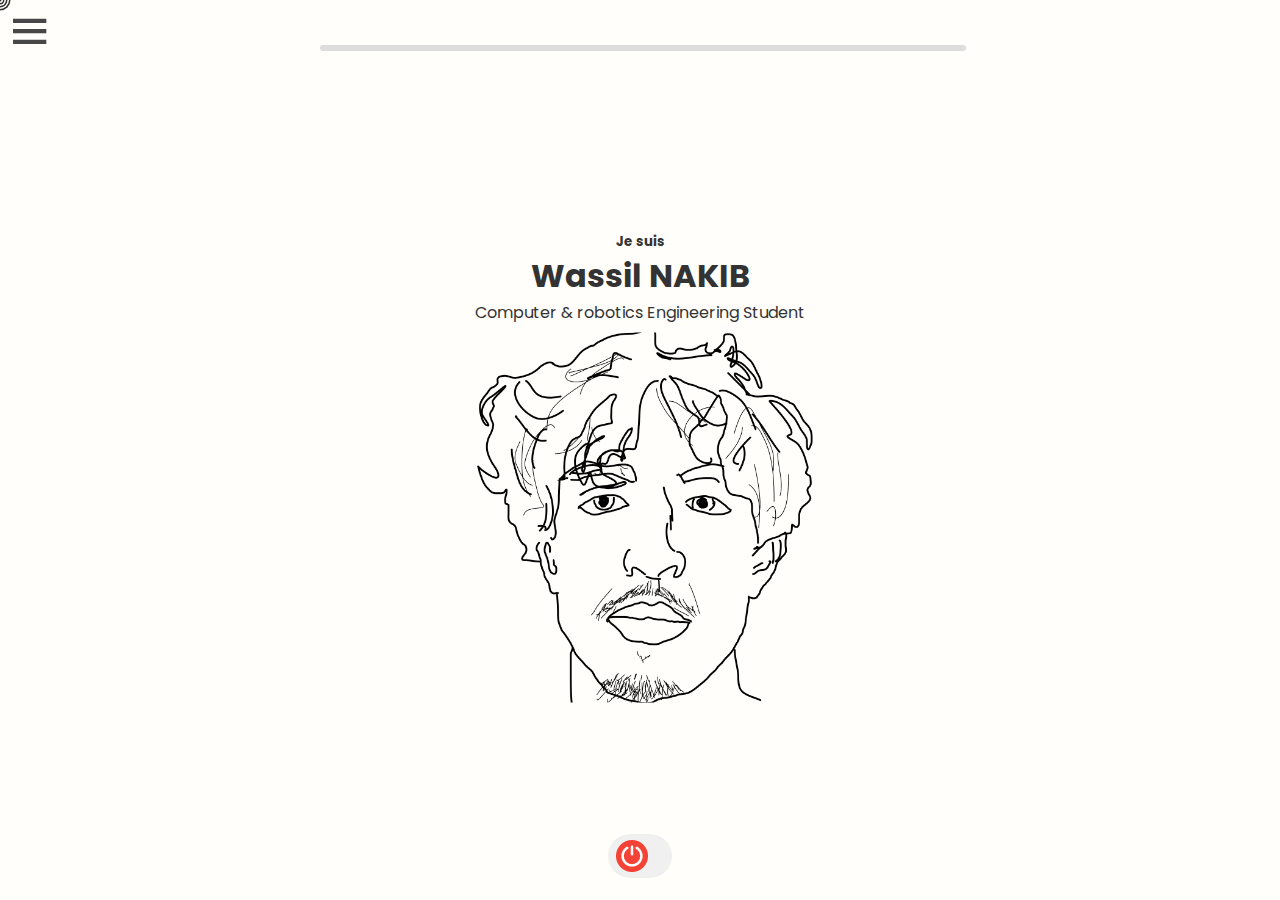
==== index.html @ b6f70ae2 "Add files via upload" ====
<!DOCTYPE html>
<html lang="en">
<head>
    <meta charset="UTF-8">
    <meta name="viewport" content="width=device-width, initial-scale=1.0">
    <title>Wassil NAKIB Portfolio</title>
    <link rel="icon" type="image/x-icon"  href="/assets/icons/favicon.ico">
    <script src="/js/color-mode.js" defer></script>
    <script src="/js/project-slideshow.js" defer></script>
    <link rel="stylesheet" href="/css/style.css">
    
    <link href='https://unpkg.com/boxicons@2.1.4/css/boxicons.min.css' rel='stylesheet'>
</head>
<body>
    
    

    <div  id="hero">
        <h5>Je suis</h5>
        <h1 id="nom" >Wassil NAKIB </h1>
        <h1 id="sillow" style="display: none;">'Sillow'</h1>
        <p>Computer & robotics Engineering Student </p>
        <!-- Block Element modifier-->
        <div id="hero_animation">
            <div id="hero__animation__img">
            </div>

        </div>
    </div>

    <div id="cvscroller" style="display: none;">
        <div id="closeb" onclick="close_cv()">X</div>
        <div class="cv">
            <div class="cv-content">
            <img src="./docs/CV.jpg" alt="img1 du cv">
            </div>
        </div>
        
    </div>


    
    <div id="projectwrapper" >
        

        <div class="project"style="display: none">
            <a href="https://github.com/SilloVV/Lab2-TDDC73" target="_blank"><Text >Interface de paiement par carte bancaire (React native) </Text></a>
            <button class="next-project" id="next-project">Suivant</button>
            <button class="back-project" id="back-project"> Précédent</button>
        <img class="projectimage1" src="./docs/credit1.png" alt="creditcard1">
             
        <img class="projectimage2" src="./docs/credit2.png" alt="creditcard2">

         
        </div>
        <div class="project" style="display: none">
            <a href="./docs/TIPE2022.pdf" target="_blank"><Text >TIPE 2022 (Blender , Python ,OpenCV, C++, Arduino) </Text></a>

            <button class="next-project" id="next-project"> Suivant</button>
            <button class="back-project" id="back-project"> Précédent</button>
            <img class="projectimage3" src="./docs/tipe1.png" alt="TIPE">
             
            <img class="projectimage4" src="./docs/tipe2.png" alt="TIPE">
            <img class="projectimage5" src="./docs/tipe3.png" alt="TIPE">
        </div>
        <div class="project" style="display: none">
            <Text >Owasp Security Sheperd Project (Burp ,Zap) </Text>

            <button class="next-project" id="next-project"> Suivant</button>
            <button  class="back-project" id="back-project"> Précédent</button>
            <img class="projectimage6" src="./docs/topdog.png" alt="creditcard1">
             
       
        </div>
        <div class="project" style="display: none;">
            <Text >Github Repositories trending (GraphQL, react native) </Text>

            <button  class="next-project" id="next-project"> Suivant</button>
            <button class="back-project" id="back-project"> Précédent</button>
            <img class="projectimage1" src="./docs/credit1.png" alt="creditcard1">
            <img class="projectimage2" src="./docs/credit2.png" alt="creditcard2">
        </div>
        <div class="project" style="display: none">
            <Text >Co-réalisation de "TIRAILLEURS" court métrage prix du coup de coeur 3is 2019 </Text>

            <button class="next-project" id="next-project"> Suivant</button>
            <button  class="back-project" id="back-project"> Précédent</button>
            <img class="projectimage1" src="./docs/credit1.png" alt="creditcard1">
             
        <img class="projectimage2" src="./docs/credit2.png" alt="creditcard2">
        </div>
        
        
    </div>
    
    <div id="contact-section"  style="display: none;">
        <div class="contact-content">
            <div class="contact-me">Contact me !</div>
            <div class="contact-icon linkedin">
                <a href="https://www.linkedin.com/in/wassil-nakib-031361293/" target="_blank"><img src="./assets/icons/linkedin.png" alt=""></a>
            </div>

            <div class=" contact-icon github">
                    <a href="https://github.com/SilloVV" target="_blank"><img src="./assets/icons/github.png" alt=""></a>
            </div>

            <div class="contact-icon instagram">
                    <a href="https://www.instagram.com/_scoobidouuu" target="_blank"><img src="./assets/icons/instagram.png" alt=""></a>
            </div>

            <div class="mail">
                wassil.nakib.pro@gmail.com
            </div>
        </div>
    </div>

    <div id="about-me" style="display: none;">
        <div class="propos"> 
            <em>À propos de moi </em></div>
        <p> Parlons un peu de moi ! Je suis actuellement en plein dans l'aventure de la deuxième année d'école d'ingénieur, plongé dans le passionnant univers de l'informatique, de la robotique, de l'automatique, des réseaux et de l'intelligence artificielle à Polytech Nancy. À 22 ans, c'est comme un vaste terrain de jeu pour mon esprit curieux et avide de découvertes technologiques. 
            En dehors du monde de la tech, j'ai une passion pour la boxe qui me permet de maintenir un équilibre entre le corps et l'esprit. De plus, j'adore voyager, explorer de nouveaux horizons et m'immerger dans des cultures différentes.<br> <br>

             Je suis à la recherche d'un stage, un stage qui sonne comme une expérience riche et passionnante de 14 à 17 semaines. Mon objectif ? Plonger tête la première dans le monde de l'informatique et de la data science. Je suis avide de défis, prêt à mettre en pratique mes connaissances et à étancher ma soif d'apprentissage au sein de votre entreprise.</p>
    </div>

    <div id="imga2" style="display: none;">
        <img src="./docs/img-about4.jpg" alt="">
    </div>
   
    <div id="imga1" style="display: none;">
        <img src="./docs/img-about.JPG" alt="">
    </div>

    
    
    <div class="sidebar">
        <div class="top">
            <div class="logo">
                <span>My Portfolio</span>
            </div>
            <i class="bx bx-menu" id="btn"></i>

        </div>
        <ul>
            <li>
                <a onclick="show_about()">
                    <span class="nav-item"> About me</span>
                </a>
                
            </li>
            <li>
                <a onclick="show_cv()">
                    <span class="nav-item"> Curriculum</span>
                </a>
                
            </li>
            <li>
                <a onclick="show_projects()">
                    <span class="nav-item">Projects</span>
                </a>
                
            </li>
            <li>
                <a onclick="show_contact()">
                    <span class="nav-item">Contact</span>
                </a>
                
            </li>
        </ul>
        
    </div>



    <div class="main-content">
        <div class="container">
           
        </div>
    </div>


    <div id="color-mode">
        <div id="toggle_button" class="icon">
            
        </div>
    </div>
    

    <div class="circle"></div>
    <div class="circle"></div>
    <div class="circle"></div>
    <div class="circle"></div>
    <div class="circle"></div>
    <div class="circle"></div>
    <div class="circle"></div>
    <div class="circle"></div>
    
    
</body>

</html>
---- css/style.css ----
/*CUSTOM FONT*/

  @import url('https://fonts.googleapis.com/css2?family=Poppins:wght@200;300;400;500;600&display=swap');


  /* GENERAL */
  body{
    font-family: 'Poppins', sans-serif;
    background-color: var(--bg);
    color:var(--text);
    height: 100%;
    width: 100%;
    margin:0;
    -webkit-tap-highlight-color: transparent;
    overflow: hidden;
    cursor: none;
  }

h1, h2, h5, p{
    margin:0;

}

.icon{
    height:2rem;
    width:2rem;
    margin: 0 0.5rem;

}

/* HERO */

#hero{
    cursor: none;
    position: absolute;
    top:50%;
    left:50%;
    transform: translate(-50%,-50%);
    text-align: center;
}

#hero_animation{
    margin-left: 10px;
    height: 21rem;
    width: 21rem;
    max-height: 100Vh;
    max-width: 100Vh;
    
}

#hero__animation__img{
    margin-top: 8px;
    background-image: var(--tl-1);
    height: 110%;
    transition: 60ms;
    background-position: center;
    background-size: cover;
    
    
}

#top-left-img{
    margin-top: 8px;
    background-image: var(--tl-4);
    height: 110%;
    background-position: center;
    background-size: cover;
}


.sidebar{
    position: relative;
    top: 0;
    left: 0;
    height: 10Vh;
    width:50px;
    background-color: var(--bg);
    opacity:0.9;
    padding: .4rem .8rem;
    transition: all 0.5s  ease;
}


.sidebar.active~ .main-content{
    left: 160px;
    width: calc(100%-160px);
}

.sidebar.active{
    width:35Vw;
    height: 50Vh;
}

.sidebar #btn{
    
    position: absolute;
    color: var(--bg-alt);
    top: 0.4rem;
    left: 50%;
    font-size: 50px;
    transform: translateX(-50%);
    cursor: pointer;
    transition: 0.4s;

}

.sidebar.active #btn{
    left: 90%;
    
     
}



.sidebar .top .logo{
    color: var(--text);
    display: flex;
    height: 50px;
    width: 100%;
    align-items: center;
    pointer-events: none;
    opacity: 0;
    transition: 0.4s;
    font-weight: bold;
}

.sidebar.active .top .logo{
    transform: translate(15Vw);
    opacity: 1;
    
}

.top .logo i{
    font-size:2rem ;
    margin-right: 8px;
}

.sidebar ul li{
    position: relative;
    list-style-type: none;
    height: 50px;
    width: 90px;
    margin: 0.8rem auto;
    line-height: 50px;
}

#btn{
    padding-right: 15px;
}

.sidebar ul li a{
    color: var(--text);
    display: flex;
    align-items: center;
    text-decoration: none;
    border-radius: 0.8rem;
}

.sidebar.active ul li a:hover{
    padding-left: 5px;
    background-color:var(--bg-alt);
    color: var(--bg);
    
}

.sidebar ul li a i {
    min-width: 50px;
    text-align: center;
    height: 50px;
    border-radius: 12px;
    line-height: 50px;
}

.sidebar .nav-item{
    display:none;
}

.sidebar.active .nav-item{
    display: flex;
    opacity: 0;
    animation: fadeIn 2s forwards;
}



@keyframes fadeIn{
    0%{
        opacity: 0;
    }
    100%{
        opacity: 1;
    }
}




@keyframes top-left{
    0%{
       background-image: var(--tl-1); 
    }
    33%{
        background-image: var(--tl-2); 

    }
    66%{
        background-image: var(--tl-3); 

    }
    100%{
        background-image: var(--tl-4);

    }
    
}

@keyframes reverse-top-left{
    0%{
       background-image: var(--tl-4); 
    }
    33%{
        background-image: var(--tl-3); 

    }
    66%{
        background-image: var(--tl-2); 

    }
    100%{
        background-image: var(--tl-1); 

    }
}


/* LIGHT MODE */

:root{
    /*colors*/
    --bg: #fffefa;
    --bg-alt:#333;
    --bg-alt2:#f0f0f0;
    --bg-transparent:#ffffffe8;
    --border:0.01rem solid #333;
    --text:#333;
    --text-alt:#fff;
    

    /* face animation */
    --tl-1: url(../assets/face-animation-light/tl1.png);
    --tl-2: url(../assets/face-animation-light/tl2.png);
    --tl-3: url(../assets/face-animation-light/tl4.png);
    --tl-4: url(../assets/face-animation-light/tl3.png);
    

    --sun:url(../assets/icons/power-on.png);
}

/* DARK MODE */

:root.dark-mode{
    /*colors*/
    --bg: rgb(36, 47, 62);
    --bg-alt:#f0f0f0;
    --bg-alt2:#333;
    --bg-transparent:#333333f5;
    --border:0.01rem solid #000000;
    --text:#fff;
   
    

    /* face animation */
    --tl-1: url(../assets/face-animation-dark/fond.png);
    --tl-2: url(../assets/face-animation-dark/fond.png);
    --tl-3: url(../assets/face-animation-dark/fond.png);
    --tl-4: url(../assets/face-animation-dark/fond.png);

    --moon:url(../assets/icons/green-love.png);
    
}

/* COLOR MODE AND TOGGLE BUTTON  */
#color-mode{
    background:var(--bg-alt2) ;
    height: 2.75rem;
    width: 4rem;
    border-radius: 3rem;
    display: flex;
    align-items: center;
    justify-content: flex-start;
    position: absolute;
    bottom: 0%;
    left: 50%;
    transform: translate(-50%,-50%);
}

#toggle_button{
    background-image: var(--sun);
    background-size: cover;
    cursor: pointer;

}


.dark_mode #toggle_button{
    background-image: var(--moon);
}
 
.dark-mode #color-mode{
    justify-content: flex-end;
}



#cvscroller{
    position: fixed;
    top: 0;
    left: 0;
    height: 100vh;
    border: 1px solid #323;
    display: flex;
    flex-direction: column;
    overflow-y: auto;
    margin-left: 25%;
    animation: fadeIn 1s forwards;
    margin-bottom: 10;
    
}

#cvscroller::-webkit-scrollbar{
    width: 0;
}
.cv{
    max-width: 50vw;
    line-height: 0vh;
    text-align: center;
    max-height: 200vh;
    margin-top: -35px;
}

 .cv img {
    width: 100%;
    height: 100%;
} 

#closeb {
    position: absolute;
    top: 25px;
    right: 35px;
    cursor: pointer;
    font-size: 24px;
    color: #333;
}

#closeb:hover {
    color: red; /* Couleur de la croix lorsqu'on survole */
}

#projectwrapper{
    
    animation: fadeIn 0.3s forwards;
    position: fixed;
    top: 5%;
    left: 25%;
    max-height: 85vh;
     border: 3px solid #ddd;
     border-radius: 110px;
      display: flex;
     
     width: 50vw;
     
}


#projectwrapper .project{
    min-width:50vw;
    height: 80vh;
    line-height: 110px;
    text-align:center;
    border-radius: 110px;
    background-color: whitesmoke;
    margin-right: 5px;
}

.project {
    transition: opacity 0.5s ease;
    opacity: 1; 
}


#next-project{
    position: absolute;
    left:80%;
    top:50%;
    height:8%;
    width:10%;
    border-radius:  10px;
}



#back-project{
    position: absolute;
    left:5%;
    top:50%;
    height:8%;
    border-radius:  10px;
    width:10%;
}


#contact-section {
    animation: fadeIn 0.3s forwards;
    position: fixed;
    bottom:40%;
    left: 30%;
    max-height: 80vh;
    border: 3px solid #ddd;
    border-radius: 30px;
    display: flex;
    width: 40vw;
}

#contact-section .contact-content {
    width: 100%;
    height: 100%;
    border-radius: 30px;
    text-align: center;
    background-image:linear-gradient(0.25turn, #3f87a6, #ebf8e1, #f69d3c);
    opacity: 0.95;
    margin: 4px;
    display: flex;
    flex-direction: row;
    justify-content: center;
    flex-wrap: wrap;
}

.contact-me {
    width: 100%;
    font-size: 25px;
    font-weight: bold;
    margin-bottom: 20px;
}

.contact-icon {
    width: 10%;
    margin: 0 20px;
}

.contact-icon img {
    border: none;
    width: 100%;
    height: auto;
}

.mail {
    font-size: 20px;
    font-weight: bold;
    width: 100%;
}

.contact-icon img:hover{
    transform: scale(1.1);
}

#about-me{
    overflow-y: scroll;
    overflow-x: hidden;
    animation: fadeIn 0.3s forwards;
    position: fixed;
    bottom:10%;
    left: 18%;
    max-height: 80vh;
    border: 6px solid #989595;
    font-size: 20px;
    display: flex;
    width: 42vw;
    background-color: var(--bg) ;
    color: var(--text);
    flex-direction: column;
    padding-bottom: 50px;
    border-radius: 20px;
    padding-left: 10px;
    text-align: justify;
    padding-right: 10px;
}

#about-me .propos{
    font-size: 30px;
    position: relative;
    left: 30%;
    font-weight: bold;
    padding-bottom: 40px;

}

#imga1{
    animation: fadeIn 0.3s forwards;
    display: flex;
    transform: scale(0.19) rotate(15deg);
    position:absolute;
    top: -70%;
    left: 12%;
   
}

#imga2{
    animation: fadeIn 0.3s forwards;
    display: flex;
    transform: scale(0.56) rotate(-4deg);
    position:absolute;
    top: 22%;
    left: 63%;
   
}

.circle{
  height: 24px;
  width: 24px;
  border-radius: 24px;
  background-color: black;
  position: fixed; 
  top: 0;
  left: 0;
  pointer-events: none;
  z-index: 99999999;
}

.projectimage1{
    transform: scale(0.55) ;
    position:absolute;
    top: -20%;
    left: 5%;
    border-radius: 30px;
}
.projectimage2{
    transform: scale(0.55) ;
    position:absolute;
    top: -19%;
    left: 40%;
    border-radius: 30px;

}

.projectimage3{
    transform: scale(0.6) ;
    position:absolute;
    top: 0%;
    left: 10%;
    border-radius: 30px;
}
.projectimage4{
    transform: scale(0.6) ;
    position:absolute;
    top: 55%;
    left: 0%;
    border-radius: 30px;

}
.projectimage5{
    transform: scale(0.7) ;
    position:absolute;
    top: 55%;
    left: 40%;
    border-radius: 30px;

}

.projectimage6{
    transform: scale(0.35) ;
    position:absolute;
    top: -25%;
    left: -40%;
    border-radius: 30px;

}


@media screen and (max-width:700px)  {
    .sidebar.active .top .logo{
        transform: translate(0Vw);
    }
    
    #cvscroller{
        max-height: 100vh;
        
        margin-left: 0px;
        margin-top: 2vh;
        border: none;}
    .cv{
        
        max-width: 100vw;
        height: 100vh;
    }
    .cv img {
        margin-bottom: 10vh;
        width: 100vw;
        height: 95vh;
    }
    #contact-section {
        
        width: 80vw;
        position: fixed;
        bottom:40%;
        left: 10%;
    }
    .mail {
        font-size: 16px;
        font-weight: bold;
        width: 100%;
        padding-bottom: 10px;
    }

    .contact-icon {
        width: 14%;
        margin: 0 20px;
    }
    
    .contact-icon img {
        border: none;
        width: 100%;
        height: auto;
    }
    .contact-me {
        margin-bottom: 10px;
    }

    #about-me{
        
        animation: fadeIn 0.3s forwards;
        position: fixed;
        top: 15%;
        bottom:15%;
        left: 7%;
        
        max-height: 100vh;
        border: 6px solid #989595;
        font-size: 15px;
        display: flex;
        width: 80vw;
        background-color: var(--bg) ;
        color: var(--text);
        flex-direction: column;
        padding-bottom: 50px;
        border-radius: 16px;
        padding-left: 10px;
        text-align: justify;
        padding-right: 10px;
    }
    
    #about-me .propos{
        padding-top: 25px;
        font-size: 22px;
        left: 20%;
    }
    #imga2{
        display: none;
    }

    #imga1{
       display:none;
    }

    .project{
        display: none;
    }
   
    
   
    
    
}
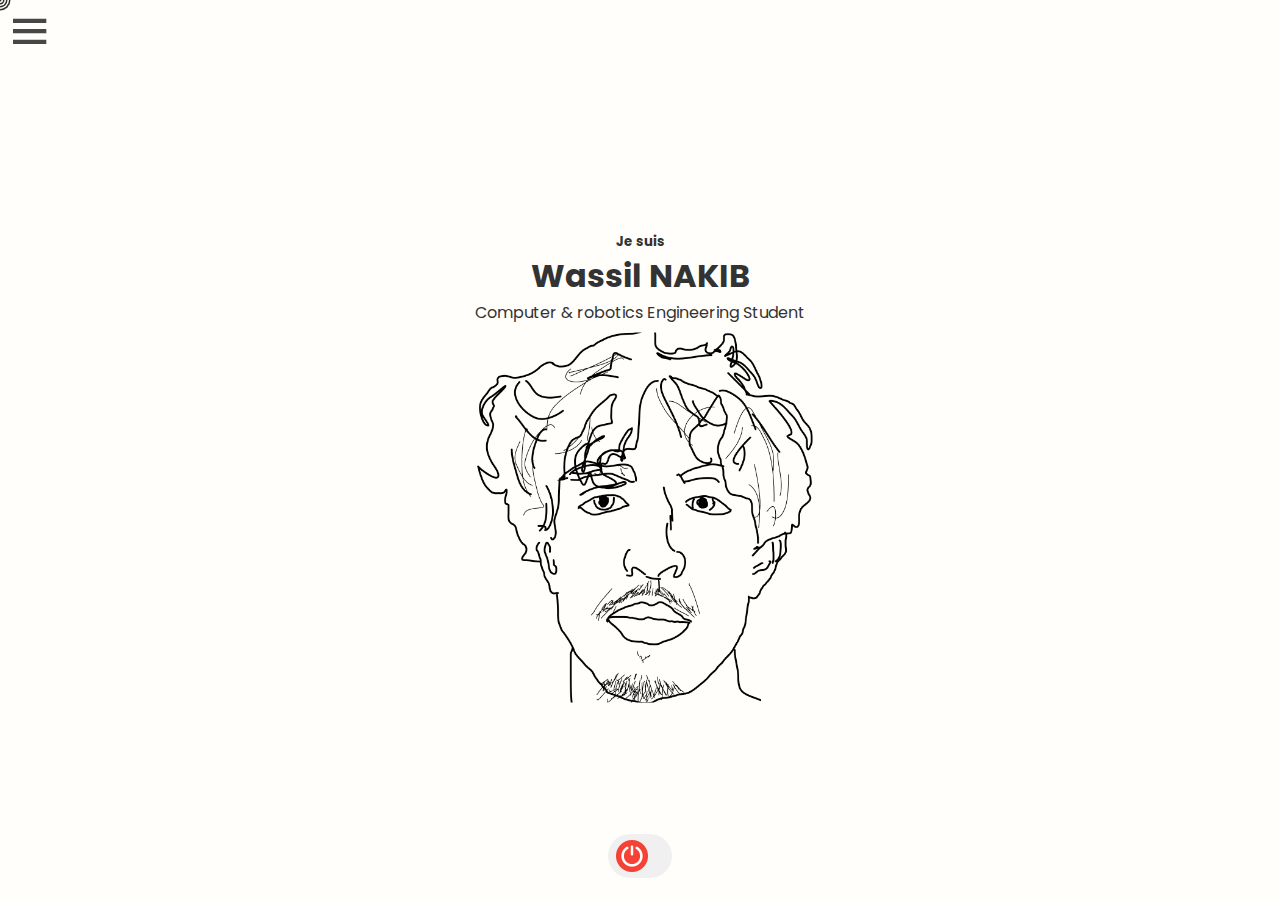
==== commit d14c3e2c: "feature: Ajout du about-me" ====
--- a/index.html
+++ b/index.html
@@ -41,7 +41,6 @@
 
     
     <div id="projectwrapper" >
-        
 
         <div class="project"style="display: none">
             <a href="https://github.com/SilloVV/Lab2-TDDC73" target="_blank"><Text >Interface de paiement par carte bancaire (React native) </Text></a>
@@ -114,23 +113,28 @@
         </div>
     </div>
 
-    <div id="about-me" style="display: none;">
-        <div class="propos"> 
-            <em>À propos de moi </em></div>
-        <p> Parlons un peu de moi ! Je suis actuellement en plein dans l'aventure de la deuxième année d'école d'ingénieur, plongé dans le passionnant univers de l'informatique, de la robotique, de l'automatique, des réseaux et de l'intelligence artificielle à Polytech Nancy. À 22 ans, c'est comme un vaste terrain de jeu pour mon esprit curieux et avide de découvertes technologiques. 
-            En dehors du monde de la tech, j'ai une passion pour la boxe qui me permet de maintenir un équilibre entre le corps et l'esprit. De plus, j'adore voyager, explorer de nouveaux horizons et m'immerger dans des cultures différentes.<br> <br>
-
-             Je suis à la recherche d'un stage, un stage qui sonne comme une expérience riche et passionnante de 14 à 17 semaines. Mon objectif ? Plonger tête la première dans le monde de l'informatique et de la data science. Je suis avide de défis, prêt à mettre en pratique mes connaissances et à étancher ma soif d'apprentissage au sein de votre entreprise.</p>
-    </div>
-
-    <div id="imga2" style="display: none;">
-        <img src="./docs/img-about4.jpg" alt="">
-    </div>
+<div id="about-me" style="display: none;">
+        <div class="propos_container">
+            <div class="propos_title">
+                <em>À propos de moi <br></em>
+            </div>
+            <div class="propos_content">
+                <p>Je suis étudiant en <strong>double diplôme</strong> à Polytech Nancy et en Master II d'Intelligence Artificielle appliquée à la vision et à la robotique à la FST de Nancy.
+                    Spécialisé en <strong>réseaux, DevOps, développement (web et mobile), ainsi qu’en deep learning et machine learning (vision et NLP)</strong>, je cherche un stage de fin d’études à partir de mars 2025.
+                    Curieux, dynamique et force de proposition, j’aime apprendre des autres et relever de nouveaux défis dans un environnement innovant.</p>
+            </div>
+        </div>
+        <div class="about_me_images_container">
+            <div class="about_me_images_high">
+                <img src="./assets/images/membre_wassil.jpg" alt="cv_photo">
+            </div>
+            <div class="about_me_images_low">
+                <img src="./assets/images/fst_x_pol.png" alt="schools">
+            </div>
+        </div>
+</div>
+
    
-    <div id="imga1" style="display: none;">
-        <img src="./docs/img-about.JPG" alt="">
-    </div>
-
     
     
     <div class="sidebar">
--- a/css/style.css
+++ b/css/style.css
@@ -363,11 +363,10 @@
     top: 5%;
     left: 25%;
     max-height: 85vh;
-     border: 3px solid #ddd;
-     border-radius: 110px;
-      display: flex;
+    border-radius: 110px;
+    display: flex;
      
-     width: 50vw;
+    width: 50vw;
      
 }
 
@@ -463,56 +462,128 @@
     transform: scale(1.1);
 }
 
-#about-me{
-    overflow-y: scroll;
+/* ABOUT ME */
+
+#about-me {
+    display: flex;
+    flex-direction: row;
+    min-width: 60vw;
+    max-width: 80vw;
+    min-height: 60vh;
+    max-height: 80vh;
+    position: fixed;
+    top: 10%;
+    left: 10%;
     overflow-x: hidden;
-    animation: fadeIn 0.3s forwards;
-    position: fixed;
-    bottom:10%;
-    left: 18%;
-    max-height: 80vh;
-    border: 6px solid #989595;
-    font-size: 20px;
-    display: flex;
-    width: 42vw;
-    background-color: var(--bg) ;
-    color: var(--text);
+    overflow-y: auto;
+
+}
+
+#about-me .propos_container {
+    border: 3px solid #ddd;
+    border-radius: 2rem;
+    width: 60%;
+    text-align: center;
+    padding: 1rem;
+    display: flex;
     flex-direction: column;
-    padding-bottom: 50px;
-    border-radius: 20px;
-    padding-left: 10px;
-    text-align: justify;
-    padding-right: 10px;
-}
-
-#about-me .propos{
-    font-size: 30px;
+    justify-content: center;
+    
+}
+
+#about-me .propos_title {
+    font-size: 2rem;
+    font-weight: bold;
+    margin-bottom: 2rem;
+
+    
+
+}
+
+#about-me .propos_content p {
+    font-size: 1.5rem;
+    margin-bottom: 1rem;
+    line-height: 1.6;
+    padding: 0 1rem;
+
+}
+
+#about-me .about_me_images_container{
+    display: flex;
+    min-width: 30%;
+    max-width: 50%;
+    border-radius: 2rem;
+    margin-left: 2rem;
+    justify-content: center;
+    align-items: center;
+    flex-direction: column;
+}
+
+
+#about-me .about_me_images_high img {
+    border-radius: 2rem;
+    width: 95%;
+    scale: 1.2;
+    border: #ddd 2px solid;
     position: relative;
-    left: 30%;
-    font-weight: bold;
-    padding-bottom: 40px;
-
-}
-
-#imga1{
-    animation: fadeIn 0.3s forwards;
-    display: flex;
-    transform: scale(0.19) rotate(15deg);
-    position:absolute;
-    top: -70%;
-    left: 12%;
-   
-}
-
-#imga2{
-    animation: fadeIn 0.3s forwards;
-    display: flex;
-    transform: scale(0.56) rotate(-4deg);
-    position:absolute;
-    top: 22%;
-    left: 63%;
-   
-}
+    bottom: 1.5rem;
+    z-index: 1;
+
+}
+
+#about-me .about_me_images_low img {
+    border-radius: 2rem;
+    width: 95%;
+    border: #ddd 2px solid;
+    position: relative;
+    top: 1.5rem;
+    z-index: 2;
+
+}
+
+/* about me small screen */
+/* Media query for small screens */
+@media (max-width: 768px) {
+    #about-me {
+        flex-direction: column;  /* Stack the items vertically on small screens */
+        min-width: 80vw;
+        max-width: 90vw;
+        min-height: 60vh;
+        max-height: 80vh;
+
+    }
+
+    #about-me .propos_container {
+        width: 100%; /* Take full width on small screens */
+        padding: 0.5rem;
+        border: none;
+        
+    }
+
+    #about-me .about_me_images_container {
+        display: none;
+    }
+
+    #about-me .about_me_images_high img, #about-me .about_me_images_low img {
+        display: none;
+    }
+
+    #about-me .propos_title {
+        font-size: 1.5rem; /* Adjust font size for small screens */
+    }
+
+    #about-me .propos_content p {
+        font-size: 1.2rem; /* Reduce text size for better readability on small screens */
+        position: relative;
+        right: 1rem;
+        
+    }
+}
+
+
+
+
+
 
 .circle{
   height: 24px;
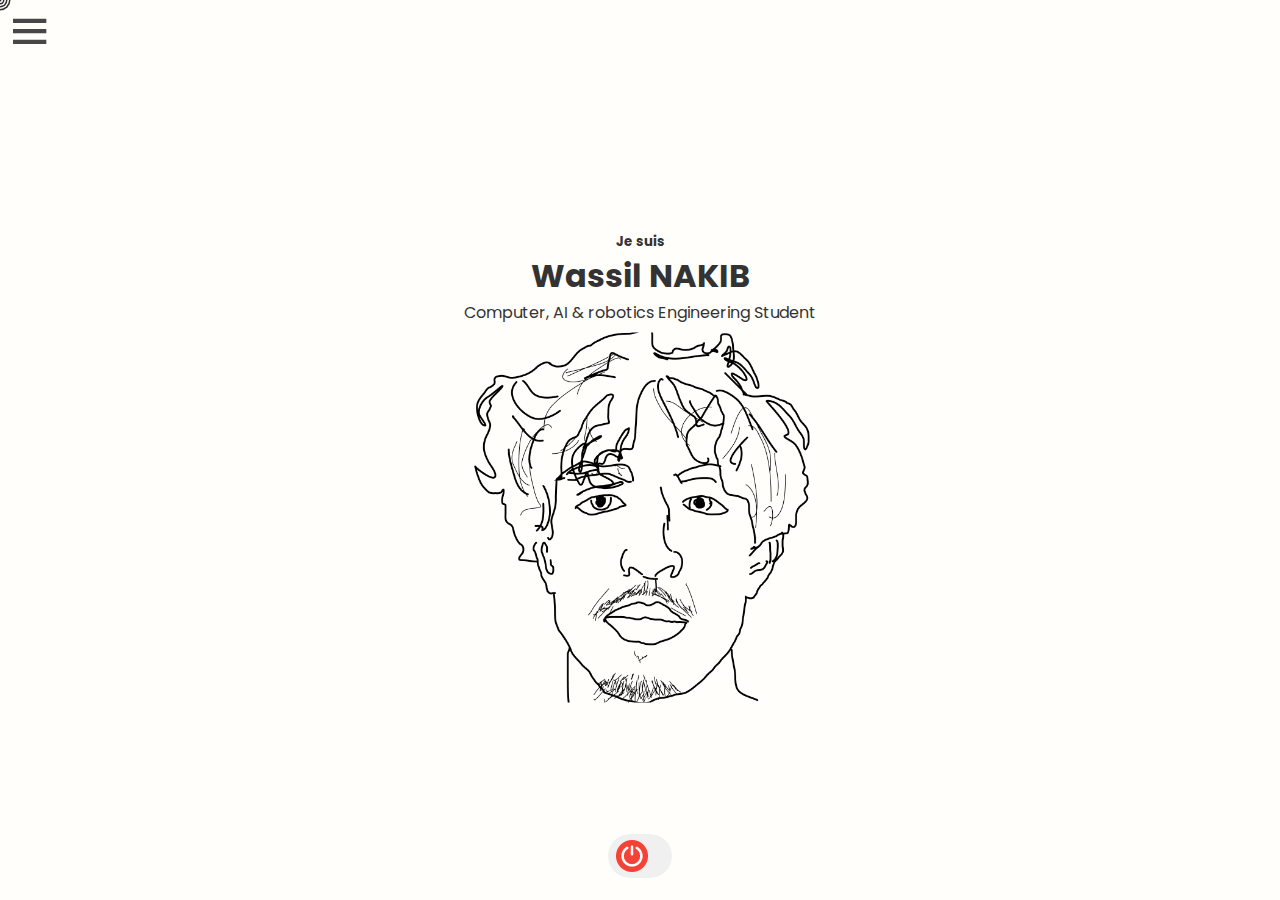
==== commit 4c422e32: "section cv" ====
--- a/index.html
+++ b/index.html
@@ -19,7 +19,7 @@
         <h5>Je suis</h5>
         <h1 id="nom" >Wassil NAKIB </h1>
         <h1 id="sillow" style="display: none;">'Sillow'</h1>
-        <p>Computer & robotics Engineering Student </p>
+        <p>Computer, AI & robotics Engineering Student </p>
         <!-- Block Element modifier-->
         <div id="hero_animation">
             <div id="hero__animation__img">
@@ -28,14 +28,18 @@
         </div>
     </div>
 
-    <div id="cvscroller" style="display: none;">
-        <div id="closeb" onclick="close_cv()">X</div>
+    <div id="cv_container" style="display: none;">
+        <div id="closeb" onclick="close_cv()">
+            <img src="./assets/images/close.png" alt="closing_button">
+        </div>
+    <div id="cvscroller">
         <div class="cv">
             <div class="cv-content">
-            <img src="./docs/CV.jpg" alt="img1 du cv">
-            </div>
-        </div>
-        
+            <img src="./assets/images/CV_Wassil_NAKIB_23_page-0001.jpg" alt="img1 du cv">
+            <img src="./assets/images/CV_Wassil_NAKIB_23_page-0002.jpg" alt="img2 du cv">
+            </div>
+        </div>
+    </div>
     </div>
 
 
@@ -99,8 +103,8 @@
                 <a href="https://www.linkedin.com/in/wassil-nakib-031361293/" target="_blank"><img src="./assets/icons/linkedin.png" alt=""></a>
             </div>
 
-            <div class=" contact-icon github">
-                    <a href="https://github.com/SilloVV" target="_blank"><img src="./assets/icons/github.png" alt=""></a>
+            <div class=" contact-icon gitlab">
+                    <a href="https://gitlab.com/users/SilloVV/projects" target="_blank"><img  id="gitlab_logo" src="./assets/icons/gitlab_logo.jpg" alt=""></a>
             </div>
 
             <div class="contact-icon instagram">
@@ -108,7 +112,7 @@
             </div>
 
             <div class="mail">
-                wassil.nakib.pro@gmail.com
+                wnakib21@gmail.com
             </div>
         </div>
     </div>
@@ -131,6 +135,9 @@
             <div class="about_me_images_low">
                 <img src="./assets/images/fst_x_pol.png" alt="schools">
             </div>
+            <div class="hat">
+                <img src="./assets/images/hat.png" alt="hat">
+            </div>
         </div>
 </div>
 
--- a/css/style.css
+++ b/css/style.css
@@ -311,51 +311,76 @@
 }
 
 
-
+/* CV SCROLLER */
+
+
+#cv_container{
+    min-width: 50vw;
+    max-width: 60vw;
+    min-height: 80vh;
+    max-height: 80vh;
+    position: fixed;
+    padding: 2rem;
+    top: 5%;
+    left: 20%;
+    overflow-y: auto;
+
+    overflow-x: hidden;
+
+}
 #cvscroller{
-    position: fixed;
-    top: 0;
-    left: 0;
-    height: 100vh;
-    border: 1px solid #323;
-    display: flex;
+    width: 100%;
+    height: 100%;   
+    border-radius: 2rem;   
+}
+
+#cvscroller::-webkit-scrollbar {
+    width: 6px; /* Largeur de la barre */
+}
+
+/* Personnalise le "thumb" (partie déplaçable de la barre de défilement) */
+#cvscroller::-webkit-scrollbar-thumb {
+    border-radius: 15px; /* Bord arrondi */
+}
+
+#cvscroller::-webkit-scrollbar-thumb:hover {
+    background: #555; /* Changement de couleur lorsque l'utilisateur survole */
+}
+#cvscroller .cv{
+    position: relative;
+    top: 2rem;
+    border: 5px solid #ddd;
+    border-radius: 2.3rem;
+}
+#cvscroller .cv-content{
+    display: flex;
+    justify-content: center;
     flex-direction: column;
-    overflow-y: auto;
-    margin-left: 25%;
-    animation: fadeIn 1s forwards;
-    margin-bottom: 10;
-    
-}
-
-#cvscroller::-webkit-scrollbar{
-    width: 0;
-}
-.cv{
-    max-width: 50vw;
-    line-height: 0vh;
-    text-align: center;
-    max-height: 200vh;
-    margin-top: -35px;
-}
-
- .cv img {
-    width: 100%;
-    height: 100%;
+    background-color: white;
+    border-radius: 2rem;
+    
+}
+
+ #cvscroller .cv-content img {
+    border-radius: 2rem;
+
 } 
 
 #closeb {
     position: absolute;
-    top: 25px;
-    right: 35px;
+    scale: 0.2;
+    bottom: 31.2rem;
+    left : 44rem;
     cursor: pointer;
-    font-size: 24px;
-    color: #333;
+    z-index: 1000;
+    
 }
 
 #closeb:hover {
-    color: red; /* Couleur de la croix lorsqu'on survole */
-}
-
+    scale: 0.3;
+}
+
+/* PROJECTS */
 #projectwrapper{
     
     animation: fadeIn 0.3s forwards;
@@ -407,11 +432,12 @@
     width:10%;
 }
 
+/* section contact */
 
 #contact-section {
     animation: fadeIn 0.3s forwards;
     position: fixed;
-    bottom:40%;
+    bottom:70%;
     left: 30%;
     max-height: 80vh;
     border: 3px solid #ddd;
@@ -451,6 +477,13 @@
     width: 100%;
     height: auto;
 }
+
+#gitlab_logo {
+    width: 100%;
+    height: auto;
+    border-radius: 1.9rem;
+}
+
 
 .mail {
     font-size: 20px;
@@ -523,22 +556,30 @@
 #about-me .about_me_images_high img {
     border-radius: 2rem;
     width: 95%;
-    scale: 1.2;
-    border: #ddd 2px solid;
+    scale: 1.3;
     position: relative;
-    bottom: 1.5rem;
-    z-index: 1;
+    top: 0.3rem;
+    z-index: 0;
 
 }
 
 #about-me .about_me_images_low img {
+    background-color: whitesmoke;
     border-radius: 2rem;
     width: 95%;
     border: #ddd 2px solid;
     position: relative;
     top: 1.5rem;
+    z-index: 1;
+}
+
+#about-me .hat{
+    position: absolute;
+    bottom: 5.4rem;
+    left:66vw;
+    scale:0.3;
     z-index: 2;
-
+    rotate: 0.06turn;
 }
 
 /* about me small screen */
@@ -668,13 +709,9 @@
         width: 100vw;
         height: 95vh;
     }
-    #contact-section {
-        
-        width: 80vw;
-        position: fixed;
-        bottom:40%;
-        left: 10%;
-    }
+
+ 
+
     .mail {
         font-size: 16px;
         font-weight: bold;
@@ -719,18 +756,7 @@
         padding-right: 10px;
     }
     
-    #about-me .propos{
-        padding-top: 25px;
-        font-size: 22px;
-        left: 20%;
-    }
-    #imga2{
-        display: none;
-    }
-
-    #imga1{
-       display:none;
-    }
+
 
     .project{
         display: none;
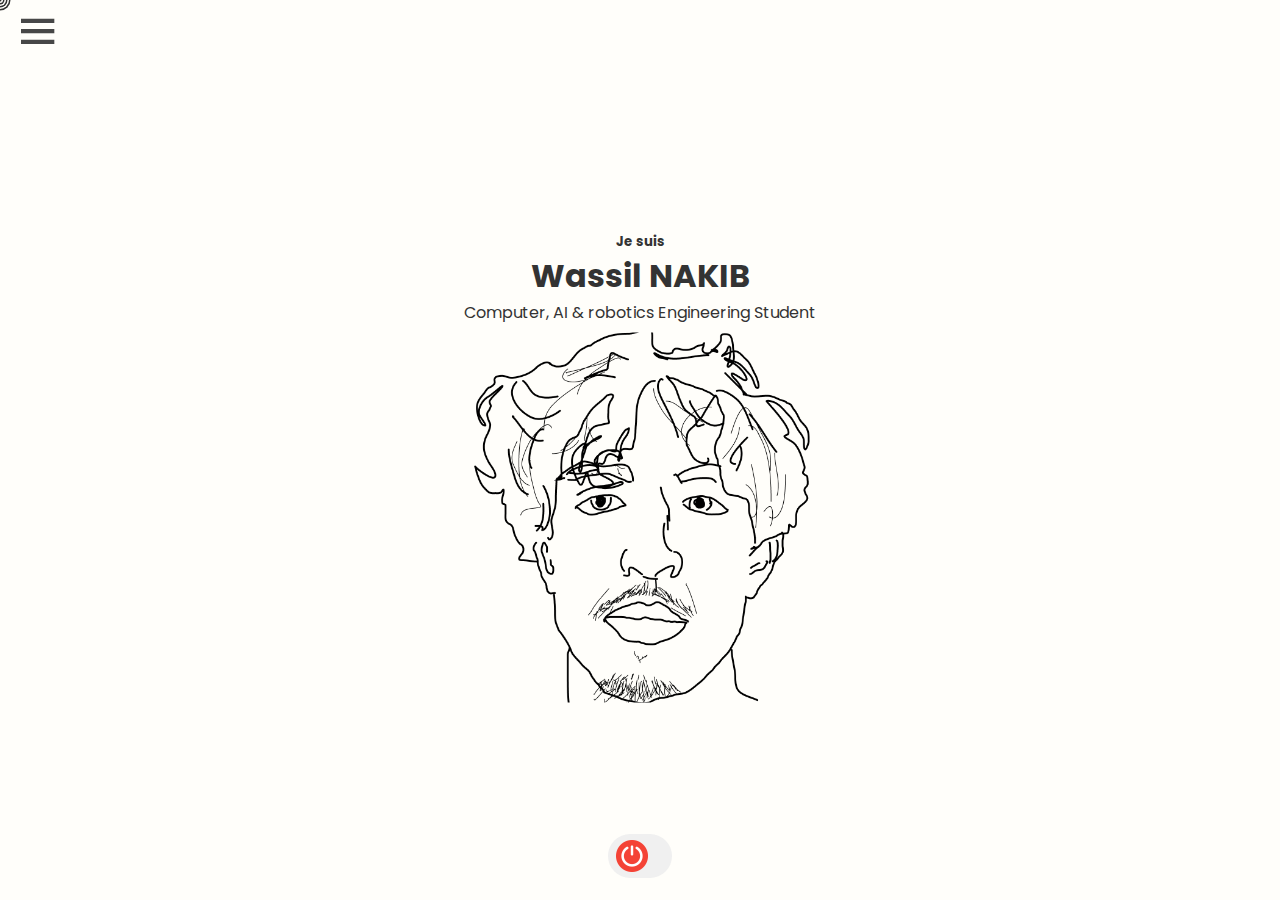
==== commit 41144ae2: "rencentrer le logo pour tel et pc" ====
--- a/index.html
+++ b/index.html
@@ -146,7 +146,7 @@
     
     <div class="sidebar">
         <div class="top">
-            <div class="logo">
+            <div class="logo" >
                 <span>My Portfolio</span>
             </div>
             <i class="bx bx-menu" id="btn"></i>
--- a/css/style.css
+++ b/css/style.css
@@ -106,6 +106,7 @@
 
 .sidebar.active #btn{
     left: 90%;
+    padding-right:1rem ;
     
      
 }
@@ -125,10 +126,12 @@
 }
 
 .sidebar.active .top .logo{
-    transform: translate(15Vw);
     opacity: 1;
-    
-}
+    position: relative;
+    left:1.5vw;
+    
+}
+
 
 .top .logo i{
     font-size:2rem ;
@@ -139,13 +142,15 @@
     position: relative;
     list-style-type: none;
     height: 50px;
-    width: 90px;
+    width: 95px;
     margin: 0.8rem auto;
     line-height: 50px;
-}
-
-#btn{
-    padding-right: 15px;
+    
+}
+
+
+.logo {
+    justify-content: center;
 }
 
 .sidebar ul li a{
@@ -154,10 +159,10 @@
     align-items: center;
     text-decoration: none;
     border-radius: 0.8rem;
+    justify-content: center;
 }
 
 .sidebar.active ul li a:hover{
-    padding-left: 5px;
     background-color:var(--bg-alt);
     color: var(--bg);
     
@@ -380,6 +385,67 @@
     scale: 0.3;
 }
 
+/* Adaptation pour les petits écrans */
+@media screen and (max-width: 768px) {
+    #cv_container {
+        min-width: 80vw; /* Augmenter la largeur sur les petits écrans */
+        max-width: 90vw; /* Augmenter la largeur sur les petits écrans */
+        top: 10%; /* Ajuster la position sur les petits écrans */
+        left: 5%; /* Ajuster la position sur les petits écrans */
+        padding: 1rem; /* Réduire le padding sur les petits écrans */
+    }
+
+    #closeb {
+        bottom: 25rem; /* Réduire la distance du bouton de fermeture */
+        left: 35rem; /* Ajuster la position du bouton */
+        scale: 0.3; /* Reduire la taille du bouton de fermeture */
+    }
+
+    #cvscroller {
+        border-radius: 1.5rem; /* Réduire le rayon de bordure */
+    }
+
+    #cvscroller .cv {
+        border: 3px solid #ddd; /* Réduire la taille du bord */
+    }
+
+    #cvscroller .cv-content img {
+        width: 100%; /* S'assurer que les images sont responsives */
+        height: auto;
+    }
+
+    /* Optionnel : modification de la barre de défilement */
+    #cvscroller::-webkit-scrollbar {
+        width: 4px; /* Plus petite barre de défilement */
+    }
+}
+
+/* Adaptation pour très petits écrans (ex : smartphones) */
+@media screen and (max-width: 480px) {
+    #cv_container {
+        min-width: 90vw; /* Prendre presque toute la largeur sur les très petits écrans */
+        max-width: 95vw; /* Ajuster la largeur */
+        top: 5%; /* Ajuster la position */
+        left: 2%; /* Ajuster la position */
+    }
+
+    #closeb {
+       display: none; 
+    }
+
+    #cvscroller {
+        border-radius: 1rem; /* Réduire le rayon de bordure */
+    }
+
+    #cvscroller .cv {
+        border: 2px solid #ddd; /* Réduire le bord */
+    }
+
+    #cvscroller .cv-content img {
+        width: 100%; /* S'assurer que les images sont responsives */
+        height: auto;
+    }
+}
 /* PROJECTS */
 #projectwrapper{
     
@@ -493,6 +559,67 @@
 
 .contact-icon img:hover{
     transform: scale(1.1);
+}
+
+
+/* Adaptation pour les petits écrans (moins de 768px) */
+@media screen and (max-width: 768px) {
+    #contact-section {
+        width: 80vw; /* Prendre plus de largeur sur les petits écrans */
+        left: 10%; /* Déplacer légèrement le conteneur */
+        bottom: 10%; /* Repositionner la section */
+        max-height: 70vh; /* Réduire la hauteur sur les petits écrans */
+    }
+
+    .contact-me {
+        font-size: 20px; /* Réduire la taille de la police */
+        margin-bottom: 10px;
+    }
+
+    .contact-icon {
+        width: 15%; /* Augmenter la largeur des icônes */
+        margin: 10px; /* Réduire l'espace entre les icônes */
+    }
+
+    #gitlab_logo {
+        width: 80%; /* Ajuster la taille du logo */
+        border-radius: 1.5rem; /* Réduire le rayon de bordure */
+    }
+
+    .mail {
+        font-size: 18px; /* Réduire la taille du texte */
+    }
+}
+
+/* Adaptation pour les très petits écrans (moins de 480px) */
+@media screen and (max-width: 480px) {
+    #contact-section {
+        width: 90vw; /* Prendre presque toute la largeur de l'écran */
+        left: 5%; /* Réduire l'écart de gauche */
+        bottom: 50%; /* Réduire l'espace en bas */
+        max-height: 60vh; /* Réduire la hauteur pour s'adapter */
+        
+    }
+
+
+    .contact-me {
+        font-size: 20px; /* Réduire encore la taille de la police */
+        margin-bottom: 5px;
+    }
+
+    .contact-icon {
+        width: 30%; /* Augmenter la taille des icônes */
+        margin: 5px; /* Espacement plus serré entre les icônes */
+    }
+
+    #gitlab_logo {
+        width: 100%; /* Réduire légèrement la taille du logo */
+        border-radius: 1.2rem; /* Plus petit rayon de bordure */
+    }
+
+    .mail {
+        font-size: 18px; /* Réduire la taille du texte */
+    }
 }
 
 /* ABOUT ME */
@@ -689,28 +816,27 @@
 
 
 @media screen and (max-width:700px)  {
+    .logo {
+        
+        justify-content: center;
+    }
+
     .sidebar.active .top .logo{
-        transform: translate(0Vw);
-    }
-    
-    #cvscroller{
-        max-height: 100vh;
-        
-        margin-left: 0px;
-        margin-top: 2vh;
-        border: none;}
-    .cv{
-        
-        max-width: 100vw;
-        height: 100vh;
-    }
-    .cv img {
-        margin-bottom: 10vh;
-        width: 100vw;
-        height: 95vh;
-    }
-
- 
+        left: 0;
+    }
+    
+    
+    .sidebar.active ul{
+        padding:0;
+    }
+    
+    .sidebar.active {
+        width: 70%;
+        height: 100%;
+        top: 0;
+        left: 0;
+        opacity: 1;
+    }
 
     .mail {
         font-size: 16px;
@@ -719,19 +845,6 @@
         padding-bottom: 10px;
     }
 
-    .contact-icon {
-        width: 14%;
-        margin: 0 20px;
-    }
-    
-    .contact-icon img {
-        border: none;
-        width: 100%;
-        height: auto;
-    }
-    .contact-me {
-        margin-bottom: 10px;
-    }
 
     #about-me{
         
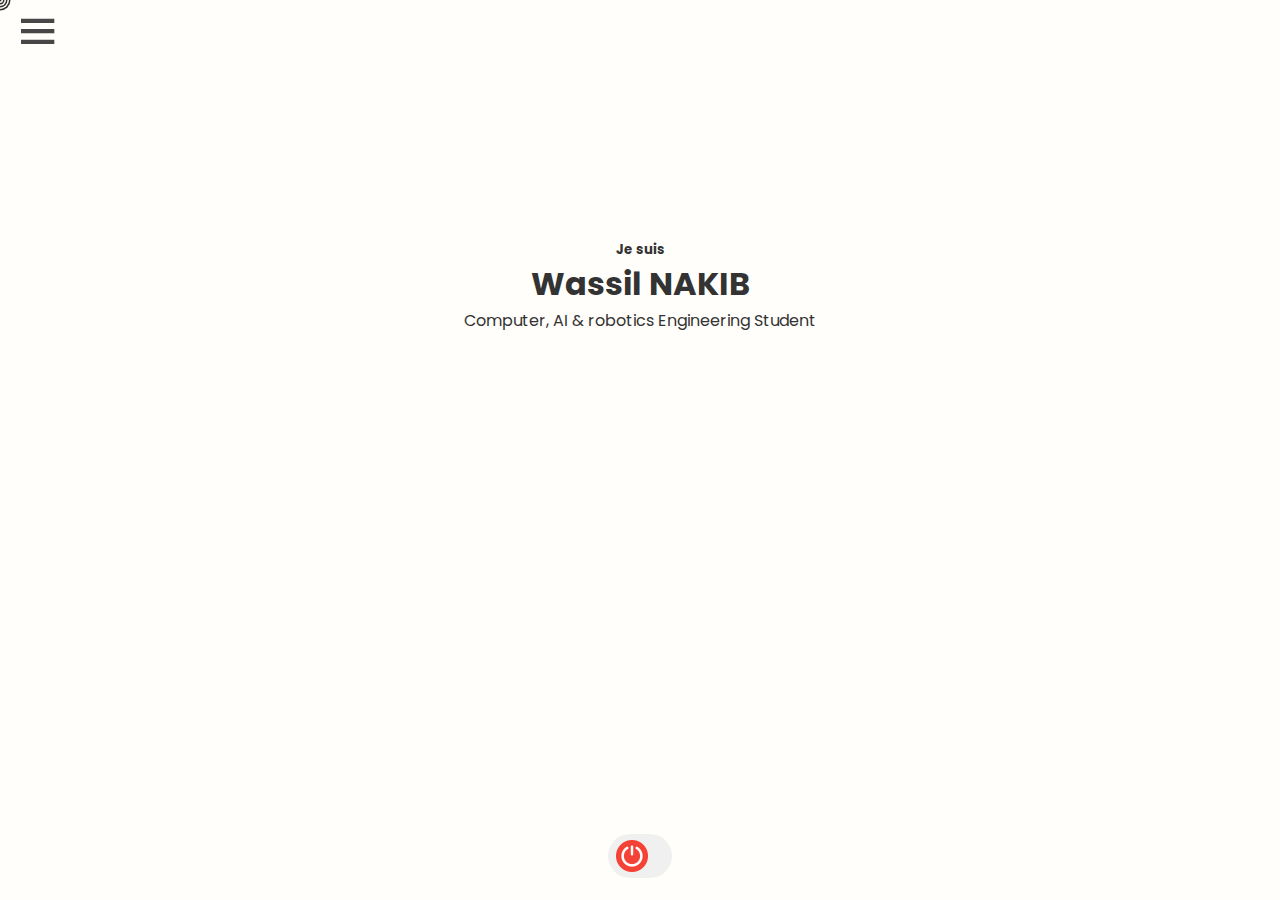
==== commit 2e46a1b5: "correction : bug mouvement de tête" ====
--- a/index.html
+++ b/index.html
@@ -6,7 +6,7 @@
     <title>Wassil NAKIB Portfolio</title>
     <link rel="icon" type="image/x-icon"  href="/assets/icons/favicon.ico">
     <script src="/js/color-mode.js" defer></script>
-    <script src="/js/project-slideshow.js" defer></script>
+    
     <link rel="stylesheet" href="/css/style.css">
     
     <link href='https://unpkg.com/boxicons@2.1.4/css/boxicons.min.css' rel='stylesheet'>
@@ -22,16 +22,11 @@
         <p>Computer, AI & robotics Engineering Student </p>
         <!-- Block Element modifier-->
         <div id="hero_animation">
-            <div id="hero__animation__img">
-            </div>
-
+            <div id="hero_animation_img"></div>
         </div>
     </div>
 
     <div id="cv_container" style="display: none;">
-        <div id="closeb" onclick="close_cv()">
-            <img src="./assets/images/close.png" alt="closing_button">
-        </div>
     <div id="cvscroller">
         <div class="cv">
             <div class="cv-content">
@@ -50,28 +45,28 @@
             <a href="https://github.com/SilloVV/Lab2-TDDC73" target="_blank"><Text >Interface de paiement par carte bancaire (React native) </Text></a>
             <button class="next-project" id="next-project">Suivant</button>
             <button class="back-project" id="back-project"> Précédent</button>
-        <img class="projectimage1" src="./docs/credit1.png" alt="creditcard1">
-             
-        <img class="projectimage2" src="./docs/credit2.png" alt="creditcard2">
+        <img class="projectimage1" src="" alt="creditcard1">
+             
+        <img class="projectimage2" src="" alt="creditcard2">
 
          
         </div>
         <div class="project" style="display: none">
-            <a href="./docs/TIPE2022.pdf" target="_blank"><Text >TIPE 2022 (Blender , Python ,OpenCV, C++, Arduino) </Text></a>
+            <a href="" target="_blank"><Text >TIPE 2022 (Blender , Python ,OpenCV, C++, Arduino) </Text></a>
 
             <button class="next-project" id="next-project"> Suivant</button>
             <button class="back-project" id="back-project"> Précédent</button>
-            <img class="projectimage3" src="./docs/tipe1.png" alt="TIPE">
-             
-            <img class="projectimage4" src="./docs/tipe2.png" alt="TIPE">
-            <img class="projectimage5" src="./docs/tipe3.png" alt="TIPE">
+            <img class="projectimage3" src="" alt="TIPE">
+             
+            <img class="projectimage4" src="" alt="TIPE">
+            <img class="projectimage5" src="" alt="TIPE">
         </div>
         <div class="project" style="display: none">
             <Text >Owasp Security Sheperd Project (Burp ,Zap) </Text>
 
             <button class="next-project" id="next-project"> Suivant</button>
             <button  class="back-project" id="back-project"> Précédent</button>
-            <img class="projectimage6" src="./docs/topdog.png" alt="creditcard1">
+            <img class="projectimage6" src="" alt="creditcard1">
              
        
         </div>
@@ -80,17 +75,17 @@
 
             <button  class="next-project" id="next-project"> Suivant</button>
             <button class="back-project" id="back-project"> Précédent</button>
-            <img class="projectimage1" src="./docs/credit1.png" alt="creditcard1">
-            <img class="projectimage2" src="./docs/credit2.png" alt="creditcard2">
+            <img class="projectimage1" src="" alt="creditcard1">
+            <img class="projectimage2" src="" alt="creditcard2">
         </div>
         <div class="project" style="display: none">
             <Text >Co-réalisation de "TIRAILLEURS" court métrage prix du coup de coeur 3is 2019 </Text>
 
             <button class="next-project" id="next-project"> Suivant</button>
             <button  class="back-project" id="back-project"> Précédent</button>
-            <img class="projectimage1" src="./docs/credit1.png" alt="creditcard1">
-             
-        <img class="projectimage2" src="./docs/credit2.png" alt="creditcard2">
+            <img class="projectimage1" src="" alt="creditcard1">
+             
+        <img class="projectimage2" src="" alt="creditcard2">
         </div>
         
         
@@ -100,15 +95,15 @@
         <div class="contact-content">
             <div class="contact-me">Contact me !</div>
             <div class="contact-icon linkedin">
-                <a href="https://www.linkedin.com/in/wassil-nakib-031361293/" target="_blank"><img src="./assets/icons/linkedin.png" alt=""></a>
+                <a href="https://www.linkedin.com/in/wassil-nakib-031361293/" target="_blank" title="Linkedin"><img src="./assets/icons/linkedin.png" alt=""></a>
             </div>
 
             <div class=" contact-icon gitlab">
-                    <a href="https://gitlab.com/users/SilloVV/projects" target="_blank"><img  id="gitlab_logo" src="./assets/icons/gitlab_logo.jpg" alt=""></a>
+                    <a href="https://gitlab.com/users/SilloVV/projects" target="_blank" title="gitlab"><img  id="gitlab_logo" src="./assets/icons/gitlab_logo.jpg" alt=""></a>
             </div>
 
             <div class="contact-icon instagram">
-                    <a href="https://www.instagram.com/_scoobidouuu" target="_blank"><img src="./assets/icons/instagram.png" alt=""></a>
+                    <a href="https://www.instagram.com/_scoobidouuu" target="_blank" title="insta"><img src="./assets/icons/instagram.png" alt=""></a>
             </div>
 
             <div class="mail">
@@ -154,25 +149,25 @@
         </div>
         <ul>
             <li>
-                <a onclick="show_about()">
+                <a id="about_button" *>
                     <span class="nav-item"> About me</span>
                 </a>
                 
             </li>
             <li>
-                <a onclick="show_cv()">
+                <a id="cv_button" >
                     <span class="nav-item"> Curriculum</span>
                 </a>
                 
             </li>
             <li>
-                <a onclick="show_projects()">
+                <a id="projects_button" >
                     <span class="nav-item">Projects</span>
                 </a>
                 
             </li>
             <li>
-                <a onclick="show_contact()">
+                <a id="contact_button" >
                     <span class="nav-item">Contact</span>
                 </a>
                 
--- a/css/style.css
+++ b/css/style.css
@@ -41,22 +41,20 @@
 
 #hero_animation{
     margin-left: 10px;
-    height: 21rem;
-    width: 21rem;
+    height: 20rem;
+    width: 20rem;
     max-height: 100Vh;
     max-width: 100Vh;
     
 }
 
-#hero__animation__img{
+#hero_animation_img{
     margin-top: 8px;
-    background-image: var(--tl-1);
-    height: 110%;
-    transition: 60ms;
     background-position: center;
     background-size: cover;
-    
-    
+    height: 100%;
+    width: 100%;
+
 }
 
 #top-left-img{
@@ -371,19 +369,9 @@
 
 } 
 
-#closeb {
-    position: absolute;
-    scale: 0.2;
-    bottom: 31.2rem;
-    left : 44rem;
-    cursor: pointer;
-    z-index: 1000;
-    
-}
-
-#closeb:hover {
-    scale: 0.3;
-}
+
+
+
 
 /* Adaptation pour les petits écrans */
 @media screen and (max-width: 768px) {
@@ -395,11 +383,7 @@
         padding: 1rem; /* Réduire le padding sur les petits écrans */
     }
 
-    #closeb {
-        bottom: 25rem; /* Réduire la distance du bouton de fermeture */
-        left: 35rem; /* Ajuster la position du bouton */
-        scale: 0.3; /* Reduire la taille du bouton de fermeture */
-    }
+  
 
     #cvscroller {
         border-radius: 1.5rem; /* Réduire le rayon de bordure */
@@ -429,9 +413,7 @@
         left: 2%; /* Ajuster la position */
     }
 
-    #closeb {
-       display: none; 
-    }
+    
 
     #cvscroller {
         border-radius: 1rem; /* Réduire le rayon de bordure */
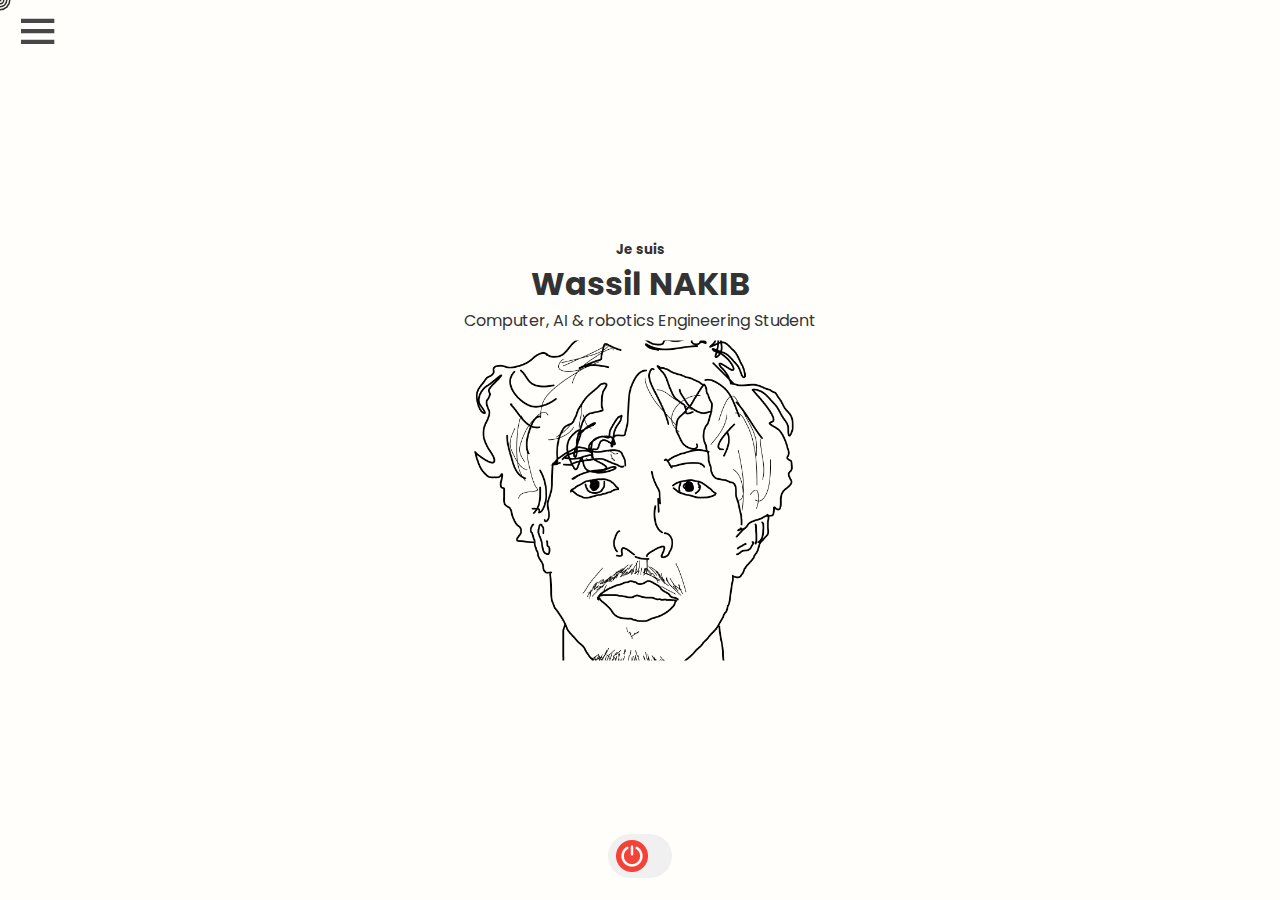
==== commit dbf7e654: "correction: bug lors du click sur projets apres f5" ====
--- a/index.html
+++ b/index.html
@@ -39,56 +39,8 @@
 
 
     
-    <div id="projectwrapper" >
-
-        <div class="project"style="display: none">
-            <a href="https://github.com/SilloVV/Lab2-TDDC73" target="_blank"><Text >Interface de paiement par carte bancaire (React native) </Text></a>
-            <button class="next-project" id="next-project">Suivant</button>
-            <button class="back-project" id="back-project"> Précédent</button>
-        <img class="projectimage1" src="" alt="creditcard1">
-             
-        <img class="projectimage2" src="" alt="creditcard2">
-
-         
-        </div>
-        <div class="project" style="display: none">
-            <a href="" target="_blank"><Text >TIPE 2022 (Blender , Python ,OpenCV, C++, Arduino) </Text></a>
-
-            <button class="next-project" id="next-project"> Suivant</button>
-            <button class="back-project" id="back-project"> Précédent</button>
-            <img class="projectimage3" src="" alt="TIPE">
-             
-            <img class="projectimage4" src="" alt="TIPE">
-            <img class="projectimage5" src="" alt="TIPE">
-        </div>
-        <div class="project" style="display: none">
-            <Text >Owasp Security Sheperd Project (Burp ,Zap) </Text>
-
-            <button class="next-project" id="next-project"> Suivant</button>
-            <button  class="back-project" id="back-project"> Précédent</button>
-            <img class="projectimage6" src="" alt="creditcard1">
-             
-       
-        </div>
-        <div class="project" style="display: none;">
-            <Text >Github Repositories trending (GraphQL, react native) </Text>
-
-            <button  class="next-project" id="next-project"> Suivant</button>
-            <button class="back-project" id="back-project"> Précédent</button>
-            <img class="projectimage1" src="" alt="creditcard1">
-            <img class="projectimage2" src="" alt="creditcard2">
-        </div>
-        <div class="project" style="display: none">
-            <Text >Co-réalisation de "TIRAILLEURS" court métrage prix du coup de coeur 3is 2019 </Text>
-
-            <button class="next-project" id="next-project"> Suivant</button>
-            <button  class="back-project" id="back-project"> Précédent</button>
-            <img class="projectimage1" src="" alt="creditcard1">
-             
-        <img class="projectimage2" src="" alt="creditcard2">
-        </div>
-        
-        
+    <div id="projectwrapper" style="display: none;">
+  
     </div>
     
     <div id="contact-section"  style="display: none;">
@@ -124,12 +76,13 @@
             </div>
         </div>
         <div class="about_me_images_container">
+            <div class="about_me_images_low">
+                <img id="schools" src="./assets/images/fst_x_pol.png" alt="schools">
+            </div>
             <div class="about_me_images_high">
                 <img src="./assets/images/membre_wassil.jpg" alt="cv_photo">
             </div>
-            <div class="about_me_images_low">
-                <img src="./assets/images/fst_x_pol.png" alt="schools">
-            </div>
+            
             <div class="hat">
                 <img src="./assets/images/hat.png" alt="hat">
             </div>
--- a/css/style.css
+++ b/css/style.css
@@ -667,25 +667,24 @@
     width: 95%;
     scale: 1.3;
     position: relative;
-    top: 0.3rem;
+    top: 1.5rem;
     z-index: 0;
 
 }
 
 #about-me .about_me_images_low img {
-    background-color: whitesmoke;
+    
     border-radius: 2rem;
     width: 95%;
-    border: #ddd 2px solid;
     position: relative;
-    top: 1.5rem;
+    bottom: 1rem;
     z-index: 1;
 }
 
 #about-me .hat{
     position: absolute;
-    bottom: 5.4rem;
-    left:66vw;
+    bottom: 7rem;
+    left:54vw;
     scale:0.3;
     z-index: 2;
     rotate: 0.06turn;
@@ -747,54 +746,8 @@
   z-index: 99999999;
 }
 
-.projectimage1{
-    transform: scale(0.55) ;
-    position:absolute;
-    top: -20%;
-    left: 5%;
-    border-radius: 30px;
-}
-.projectimage2{
-    transform: scale(0.55) ;
-    position:absolute;
-    top: -19%;
-    left: 40%;
-    border-radius: 30px;
-
-}
-
-.projectimage3{
-    transform: scale(0.6) ;
-    position:absolute;
-    top: 0%;
-    left: 10%;
-    border-radius: 30px;
-}
-.projectimage4{
-    transform: scale(0.6) ;
-    position:absolute;
-    top: 55%;
-    left: 0%;
-    border-radius: 30px;
-
-}
-.projectimage5{
-    transform: scale(0.7) ;
-    position:absolute;
-    top: 55%;
-    left: 40%;
-    border-radius: 30px;
-
-}
-
-.projectimage6{
-    transform: scale(0.35) ;
-    position:absolute;
-    top: -25%;
-    left: -40%;
-    border-radius: 30px;
-
-}
+
+
 
 
 @media screen and (max-width:700px)  {
